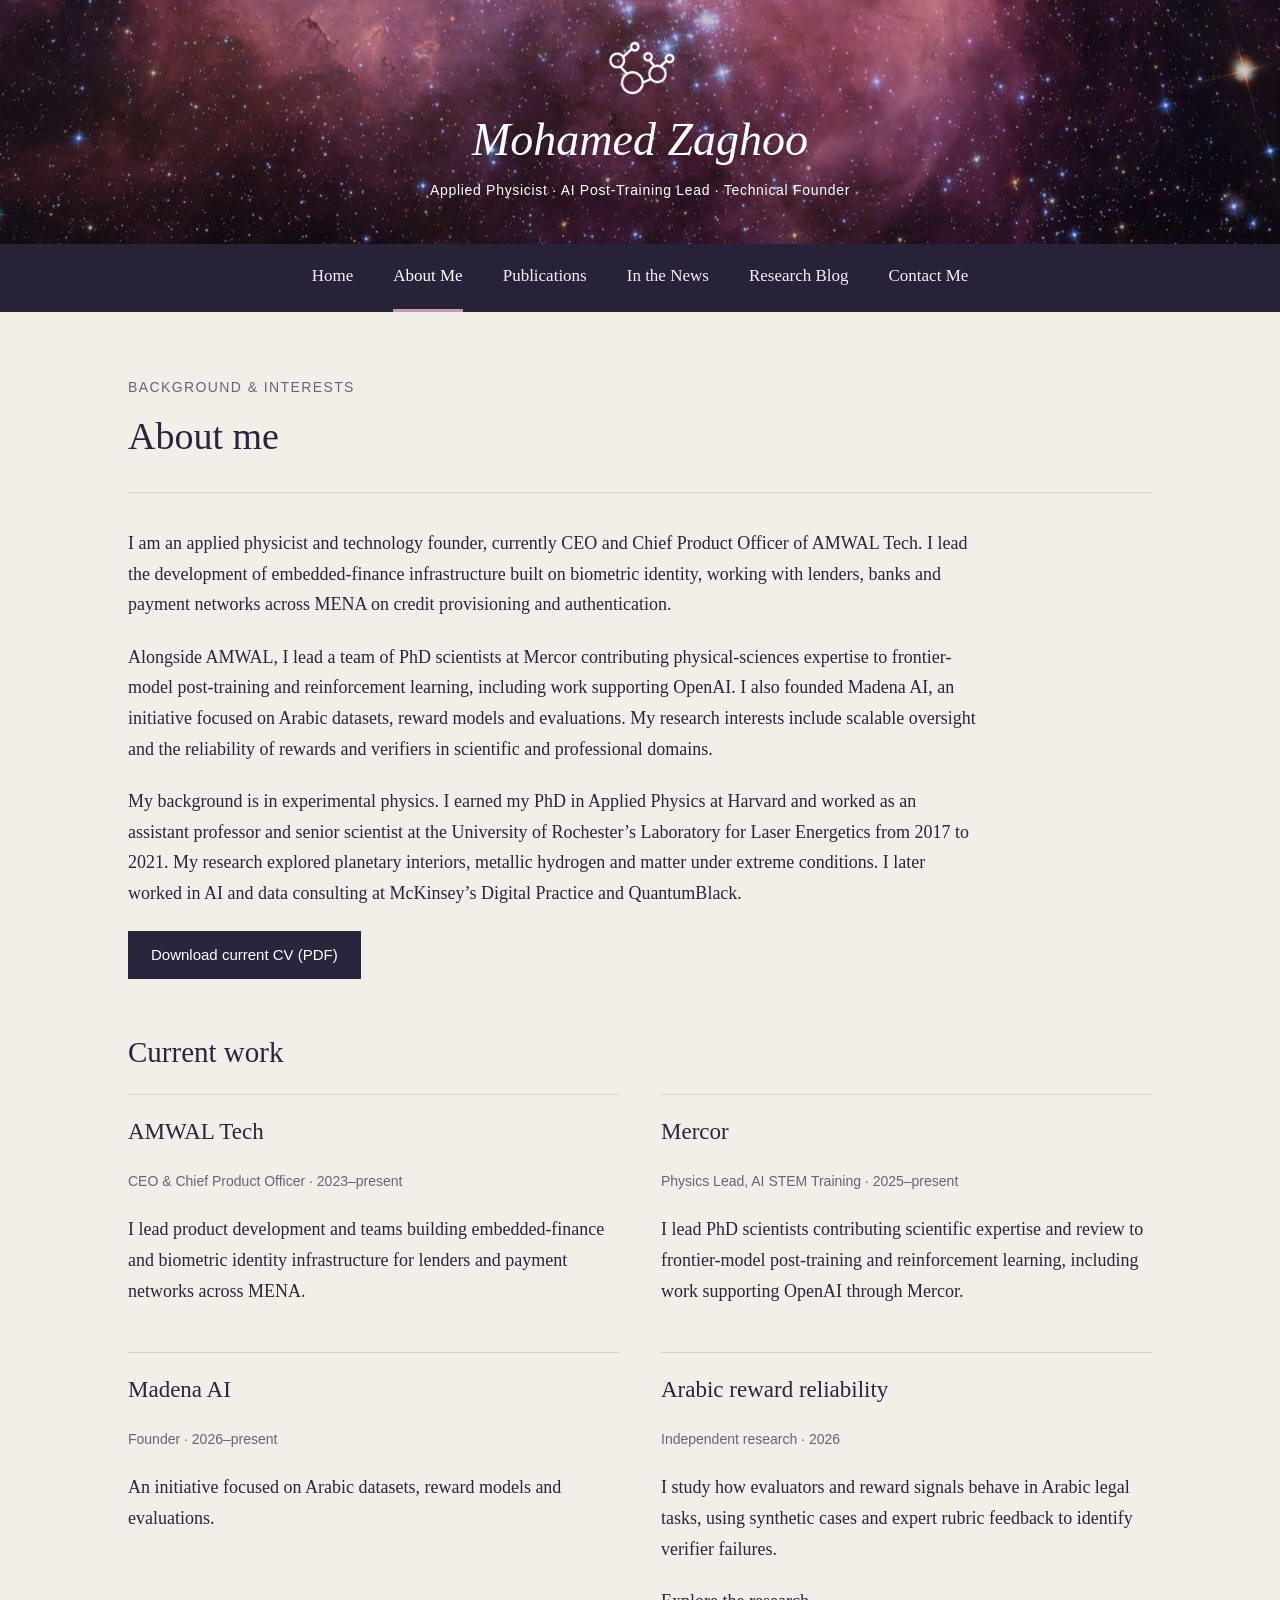
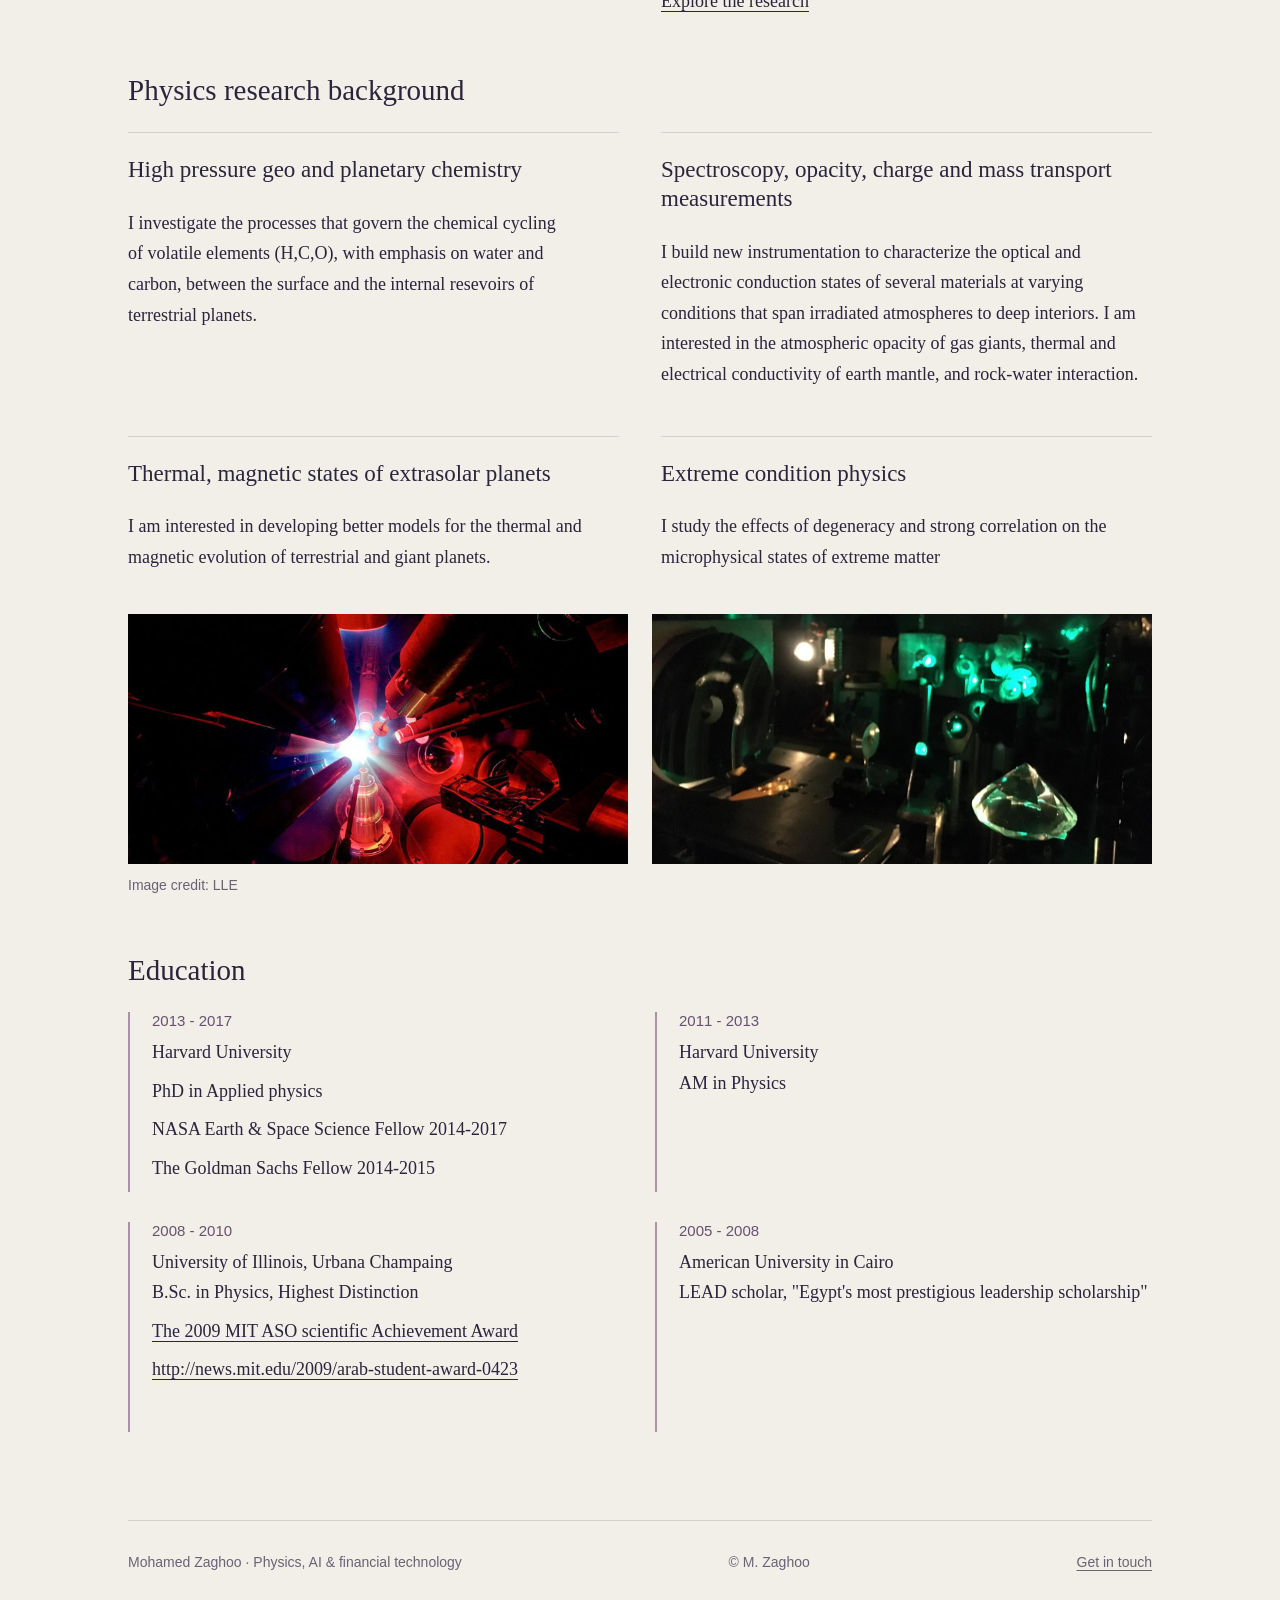
==== about-me.html @ c78f8a4d "Publish portfolio with current AMWAL and AI experience and CV" ====
<!doctype html><html lang="en"><head><meta charset="utf-8"><meta name="viewport" content="width=device-width,initial-scale=1"><title>About me | Mohamed Zaghoo</title><meta name="description" content="Mohamed Zaghoo — applied physicist, AMWAL CEO and CPO, AI post-training lead, and technical founder. Biography, research and CV."><link rel="icon" href="assets/038152421f57c1.png"><link rel="stylesheet" href="style.css"></head><body><a class="skip" href="#main">Skip to content</a><header class="masthead"><a class="identity" href="index.html"><img src="assets/038152421f57c1.png" alt=""><span>Mohamed Zaghoo</span></a><p>Applied Physicist · AI Post-Training Lead · Technical Founder</p></header><nav aria-label="Main navigation"><a href="index.html">Home</a><a href="about-me.html" aria-current="page">About Me</a><a href="publications.html">Publications</a><a href="in-the-news.html">In the News</a><a href="research-blog.html">Research Blog</a><a href="contact-me.html">Contact Me</a></nav><main id="main"><div class="page-heading"><p class="eyebrow">Background &amp; interests</p><h1>About me</h1></div><div class="about-intro"><p>I am an applied physicist and technology founder, currently CEO and Chief Product Officer of AMWAL Tech. I lead the development of embedded-finance infrastructure built on biometric identity, working with lenders, banks and payment networks across MENA on credit provisioning and authentication.</p><p>Alongside AMWAL, I lead a team of PhD scientists at Mercor contributing physical-sciences expertise to frontier-model post-training and reinforcement learning, including work supporting OpenAI. I also founded Madena AI, an initiative focused on Arabic datasets, reward models and evaluations. My research interests include scalable oversight and the reliability of rewards and verifiers in scientific and professional domains.</p><p>My background is in experimental physics. I earned my PhD in Applied Physics at Harvard and worked as an assistant professor and senior scientist at the University of Rochester’s Laboratory for Laser Energetics from 2017 to 2021. My research explored planetary interiors, metallic hydrogen and matter under extreme conditions. I later worked in AI and data consulting at McKinsey’s Digital Practice and QuantumBlack.</p></div><a class="button" href="assets/Mohamed_Zaghoo_CV.pdf">Download current CV (PDF)</a><section class="current-work"><h2 class="section-title">Current work</h2><div class="research-grid"><section><h3>AMWAL Tech</h3><p class="meta">CEO &amp; Chief Product Officer · 2023–present</p><p>I lead product development and teams building embedded-finance and biometric identity infrastructure for lenders and payment networks across MENA.</p></section><section><h3>Mercor</h3><p class="meta">Physics Lead, AI STEM Training · 2025–present</p><p>I lead PhD scientists contributing scientific expertise and review to frontier-model post-training and reinforcement learning, including work supporting OpenAI through Mercor.</p></section><section><h3>Madena AI</h3><p class="meta">Founder · 2026–present</p><p>An initiative focused on Arabic datasets, reward models and evaluations.</p></section><section><h3>Arabic reward reliability</h3><p class="meta">Independent research · 2026</p><p>I study how evaluators and reward signals behave in Arabic legal tasks, using synthetic cases and expert rubric feedback to identify verifier failures.</p><a href="https://github.com/mzaghoo/arabic-legal-reward-reliability">Explore the research</a></section></div></section><h2 class="section-title">Physics research background</h2><div class="research-grid"><section><h3>High pressure geo and planetary chemistry</h3><p>I investigate the processes that govern the chemical cycling of volatile elements (H,C,O), with emphasis on water and carbon, between the surface and the internal resevoirs of terrestrial planets. </p></section><section><h3>Spectroscopy, opacity, charge and mass transport measurements</h3><p>I build new instrumentation to characterize the optical and electronic conduction states of several materials at varying conditions that span irradiated atmospheres to deep interiors. I am interested in the atmospheric opacity of gas giants, thermal and electrical conductivity of earth mantle, and rock-water interaction.</p></section><section><h3>Thermal, magnetic states of extrasolar planets</h3><p>I am interested in developing better models for the thermal and magnetic evolution of terrestrial and giant planets. </p></section><section><h3>Extreme condition physics</h3><p>I study the effects of degeneracy and strong correlation on the microphysical states of extreme matter</p></section></div><div class="lab-images"><img class="" src="assets/ead7a8ac715005.jpg" alt="u-rochester-omega-laser-facility.jpg"><img class="" src="assets/da88e73fd3b588.jpg" alt="fullsizerender_4_01.jpg"></div><p class="meta">Image credit: LLE</p><h2 class="section-title">Education</h2><div class="education"><section><p>2013 - 2017</p>

<p>Harvard University</p>

<p>PhD in Applied physics </p>

<p>NASA Earth &amp; Space Science Fellow 2014-2017</p>

<p>The Goldman Sachs Fellow 2014-2015 </p></section><section><p>2011 - 2013</p>

<p>Harvard University <br>
AM in Physics</p></section><section><p>2008 - 2010</p>

<p>University of Illinois, Urbana Champaing<br>
B.Sc. in Physics, Highest Distinction</p>

<p><a href="https://physics.illinois.edu/news/article/463">The 2009 MIT ASO scientific Achievement Award</a></p>

<p><a href="http://news.mit.edu/2009/arab-student-award-0423">http://news.mit.edu/2009/arab-student-award-0423</a></p>

<p>​</p></section><section><p>2005 - 2008</p>

<p>American University in Cairo <br>
LEAD scholar, "Egypt's most prestigious leadership scholarship"</p></section></div></main><footer><span>Mohamed Zaghoo · Physics, AI &amp; financial technology</span><span>© M. Zaghoo</span><a href="mailto:zaghoo@gmail.com">Get in touch</a></footer></body></html>
---- style.css ----
:root{--ink:#29253c;--muted:#686375;--paper:#f2eee8;--line:#d5ced3;--accent:#66516f}*{box-sizing:border-box}html{scroll-behavior:smooth}body{margin:0;background:var(--paper);color:var(--ink);font:18px/1.7 Georgia,'Times New Roman',serif}a{color:inherit;text-underline-offset:.23em}a:hover{color:#80556f}a:focus-visible{outline:3px solid #b17287;outline-offset:5px}img{display:block;max-width:100%;height:auto}.skip{position:absolute;top:-90px;left:12px;background:white;padding:10px;z-index:10}.skip:focus{top:10px}.masthead{background:linear-gradient(#140c2640,#140c2630),url('assets/29d21f6ad3afd7.jpg') center 46%/cover;text-align:center;color:#fff;padding:36px 20px 43px}.identity{text-decoration:none;display:inline-flex;align-items:center;flex-direction:column;color:#fff}.identity:hover{color:white}.identity img{width:82px;height:64px;object-fit:contain;margin-bottom:12px}.identity span{font-size:46px;line-height:1.2;font-style:italic;font-weight:400}.masthead p{font:14px/1.5 Arial,sans-serif;letter-spacing:.14em;margin:13px 0 0}nav{background:#282239;display:flex;justify-content:center;gap:40px;padding:0 22px}nav a{color:#f5f0f5;text-decoration:none;font-size:17px;padding:18px 0;border-bottom:3px solid transparent}nav a:hover,nav a[aria-current]{color:#fff;border-color:#c29bb3}main{max-width:1100px;margin:auto;padding:64px 38px 88px;min-height:55vh}h1,h2,h3{font-weight:400;line-height:1.25}h1{font-size:38px;margin:0 0 26px}h2{font-size:29px}h3{font-size:23px}p{margin:0 0 22px}.eyebrow,.meta{font-family:Arial,sans-serif;font-size:14px;line-height:1.6;color:var(--muted)}.eyebrow{letter-spacing:.1em;text-transform:uppercase;margin-bottom:15px}.intro{display:grid;grid-template-columns:280px 1fr;gap:60px;align-items:start}.portrait{width:280px;margin-top:8px;aspect-ratio:273/341;object-fit:cover}.intro h1:after{content:'';display:block;width:76px;border-bottom:2px solid var(--accent);margin-top:21px}.intro p{font-size:18px}.intro .eyebrow{font-size:13px}.button{display:inline-block;background:var(--ink);color:white;padding:12px 22px;text-decoration:none;font:15px/1.5 Arial,sans-serif;border:1px solid var(--ink)}.button:hover{background:#51415e;color:white}.highlight{margin:58px 0;padding:28px 32px;background:#e7e0e5;border-left:3px solid #8e6c87}.highlight p:last-child{margin:0}.section-heading{display:flex;align-items:center;justify-content:space-between;gap:20px;margin:40px 0 25px}.section-heading h2{margin:0}.section-heading>a{font:14px Arial,sans-serif}.cards{display:grid;grid-template-columns:repeat(3,minmax(0,1fr));gap:26px}.card{border-bottom:1px solid #b9adb8;padding-bottom:15px}.card>a{text-decoration:none}.card img{width:100%;height:190px;object-fit:cover;background:#e7e0e5}.card a:hover img{opacity:.88}.card h2{font-size:23px;margin:0 0 12px}.card .eyebrow{font-size:12px;margin:21px 0 9px}.page-heading{margin-bottom:35px;border-bottom:1px solid var(--line);padding-bottom:15px}.page-heading h1{margin-bottom:16px}.about-intro{max-width:850px}.section-title{margin-top:55px}.research-grid{display:grid;grid-template-columns:1fr 1fr;gap:24px 42px}.research-grid section{border-top:1px solid var(--line)}.lab-images{display:grid;grid-template-columns:1fr 1fr;gap:24px;margin:20px 0 10px}.lab-images img{width:100%;height:250px;object-fit:cover}.education{display:grid;grid-template-columns:1fr 1fr;gap:30px}.education section{padding-left:22px;border-left:2px solid #ab91a7}.education p{margin:0 0 8px}.education p:first-child{color:var(--accent);font:15px Arial,sans-serif}.publications{list-style:none;padding:0;margin:30px 0}.publications li{padding:24px 0;border-bottom:1px solid var(--line)}.publications p{margin:0 0 8px}.news-list{max-width:830px}.news-list article{padding:26px 0;border-bottom:1px solid var(--line)}.news-list p{font-size:22px;margin:0 0 12px}.text-link{font:15px Arial,sans-serif}.article{max-width:800px;margin:auto}.article h1{margin-top:28px}.article img{max-height:580px;object-fit:contain;margin:28px auto}.article p:empty{display:none}.article figure{margin:30px 0}.back{font:14px Arial,sans-serif}.contact{padding:12px 0 40px}.contact h2{margin-top:0}.contact .button{margin-bottom:20px}footer{border-top:1px solid var(--line);max-width:1024px;padding:30px 0;margin:auto;display:flex;justify-content:space-between;gap:20px;color:var(--muted);font:14px/1.6 Arial,sans-serif}p,a,h1,h2,h3{overflow-wrap:anywhere}@media(max-width:800px){nav{gap:0;justify-content:space-evenly;flex-wrap:wrap}nav a{font-size:15px;padding:13px 10px}.intro{grid-template-columns:210px 1fr;gap:30px}.portrait{width:210px}.cards{grid-template-columns:1fr 1fr}main{padding:38px 24px 60px}h1{font-size:32px}footer{margin:0 24px}.lab-images img{height:190px}}@media(max-width:560px){body{font-size:17px}.masthead{padding:25px 16px 30px}.identity span{font-size:35px}.identity img{width:65px;height:50px}.masthead p{font-size:12px}nav a{width:33.333%;text-align:center;font-size:14px;padding:12px 3px}.intro{display:block}.portrait{width:200px;margin:0 0 30px}.intro p{font-size:17px}.intro .eyebrow{font-size:12px}.cards,.research-grid,.education,.lab-images{grid-template-columns:1fr}.card img{height:220px}.highlight{padding:23px;margin:36px 0}.section-heading{align-items:baseline}.section-heading h2{font-size:25px}.section-heading>a{font-size:13px}.lab-images img{height:auto}.news-list p{font-size:20px}footer{flex-direction:column;gap:12px}.article h1{font-size:30px}}@media(prefers-reduced-motion:reduce){html{scroll-behavior:auto}}@media print{nav,.masthead,.skip,.button,footer{display:none}body{background:white;color:black;font-size:12pt}main{padding:0;max-width:none}.cards{display:block}a{text-decoration:none}.article{max-width:none}}
.news-list article img{max-height:420px;width:auto;margin:24px 0 12px;object-fit:contain;object-position:left}

.cv-link{display:inline-block;margin:14px 0 0 20px;font:15px Arial,sans-serif}.masthead p{letter-spacing:.05em}.current-work{margin-bottom:45px}
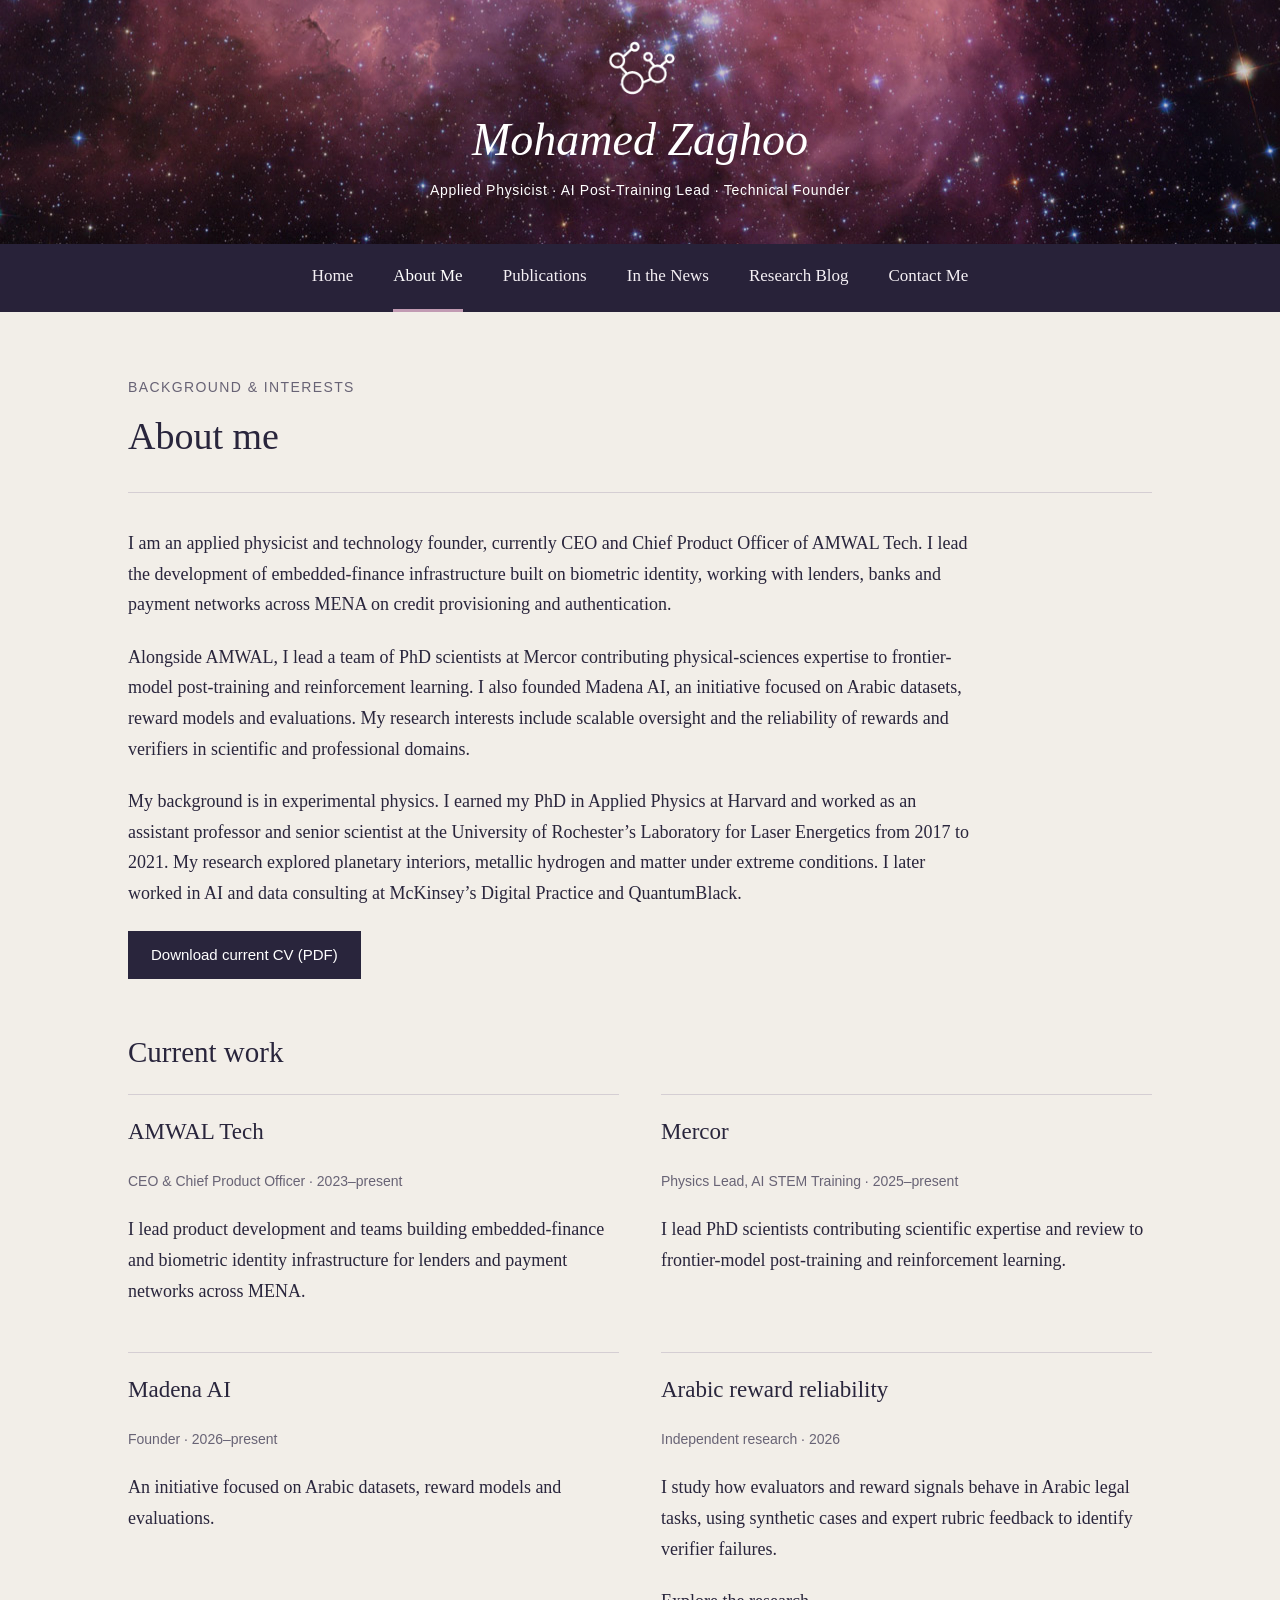
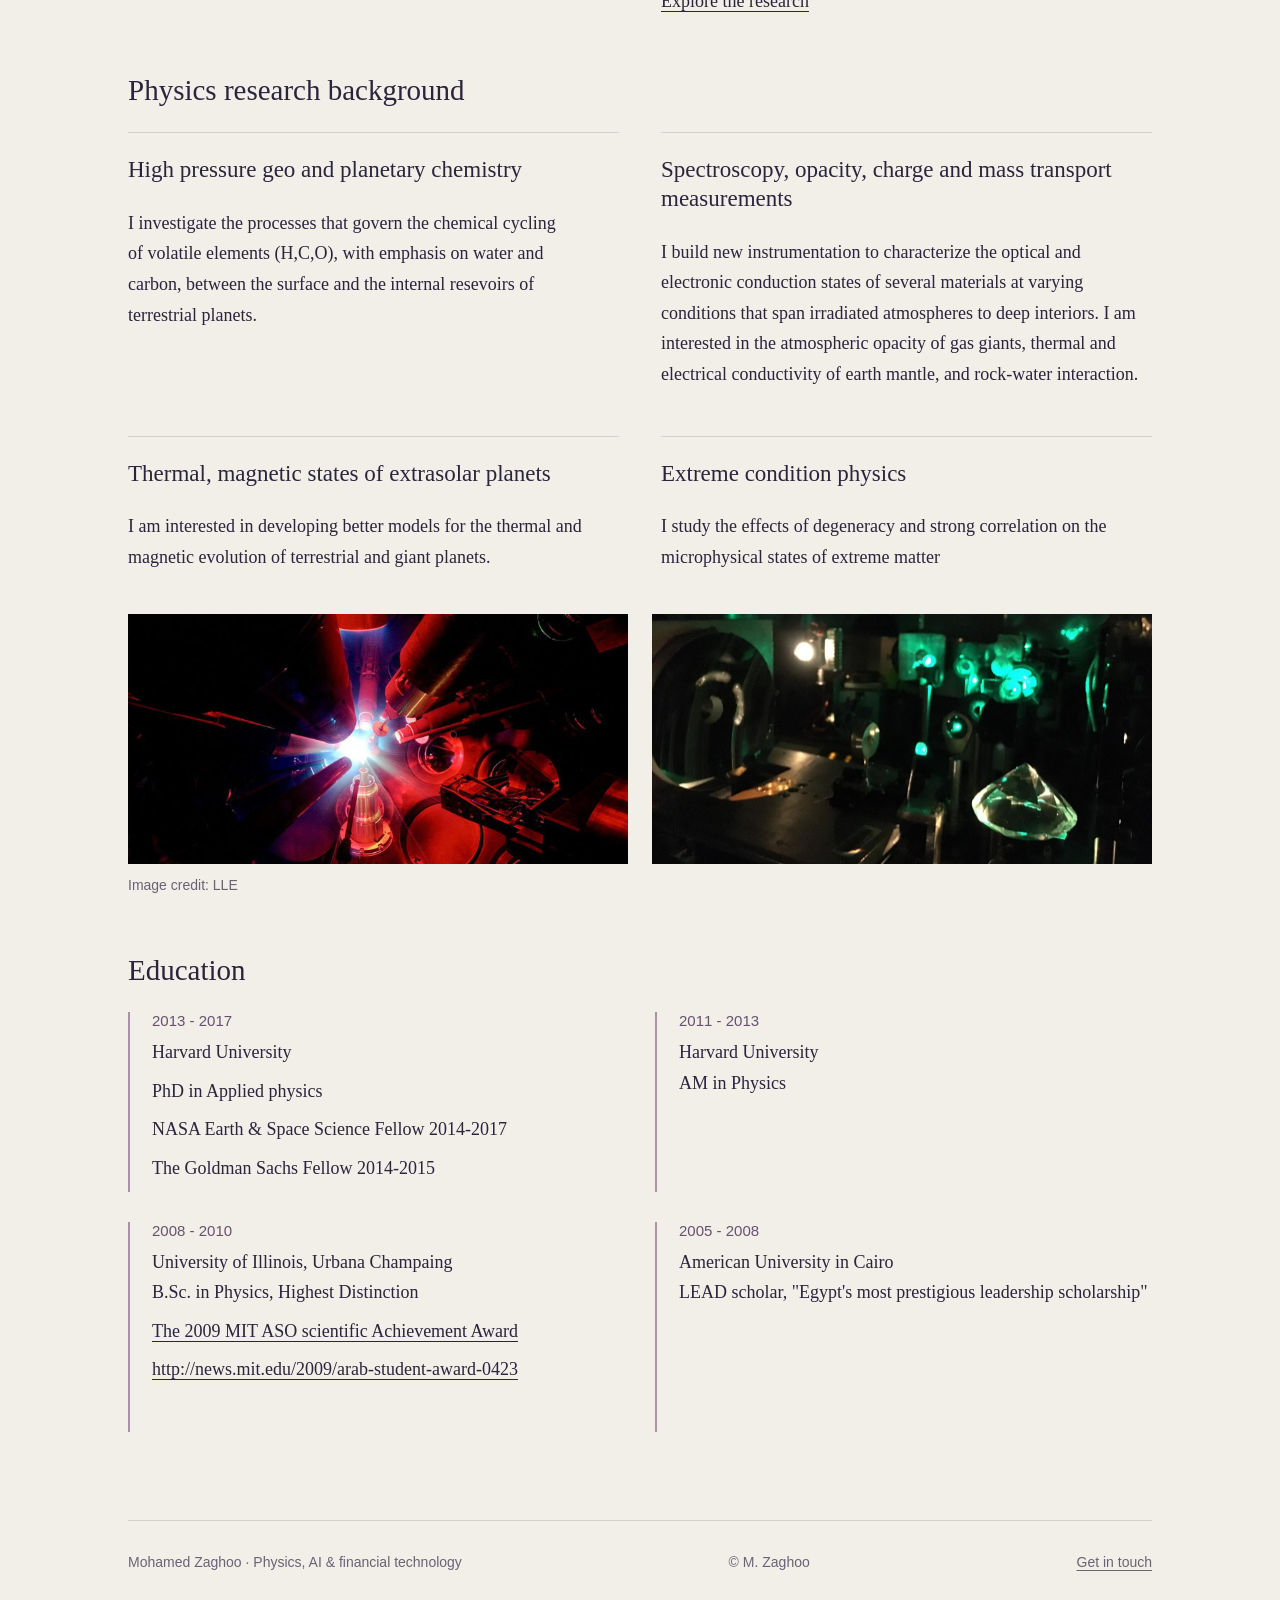
==== commit 3ca1af86: "Finalize biography wording and current contact information" ====
--- a/about-me.html
+++ b/about-me.html
@@ -1,4 +1,4 @@
-<!doctype html><html lang="en"><head><meta charset="utf-8"><meta name="viewport" content="width=device-width,initial-scale=1"><title>About me | Mohamed Zaghoo</title><meta name="description" content="Mohamed Zaghoo — applied physicist, AMWAL CEO and CPO, AI post-training lead, and technical founder. Biography, research and CV."><link rel="icon" href="assets/038152421f57c1.png"><link rel="stylesheet" href="style.css"></head><body><a class="skip" href="#main">Skip to content</a><header class="masthead"><a class="identity" href="index.html"><img src="assets/038152421f57c1.png" alt=""><span>Mohamed Zaghoo</span></a><p>Applied Physicist · AI Post-Training Lead · Technical Founder</p></header><nav aria-label="Main navigation"><a href="index.html">Home</a><a href="about-me.html" aria-current="page">About Me</a><a href="publications.html">Publications</a><a href="in-the-news.html">In the News</a><a href="research-blog.html">Research Blog</a><a href="contact-me.html">Contact Me</a></nav><main id="main"><div class="page-heading"><p class="eyebrow">Background &amp; interests</p><h1>About me</h1></div><div class="about-intro"><p>I am an applied physicist and technology founder, currently CEO and Chief Product Officer of AMWAL Tech. I lead the development of embedded-finance infrastructure built on biometric identity, working with lenders, banks and payment networks across MENA on credit provisioning and authentication.</p><p>Alongside AMWAL, I lead a team of PhD scientists at Mercor contributing physical-sciences expertise to frontier-model post-training and reinforcement learning, including work supporting OpenAI. I also founded Madena AI, an initiative focused on Arabic datasets, reward models and evaluations. My research interests include scalable oversight and the reliability of rewards and verifiers in scientific and professional domains.</p><p>My background is in experimental physics. I earned my PhD in Applied Physics at Harvard and worked as an assistant professor and senior scientist at the University of Rochester’s Laboratory for Laser Energetics from 2017 to 2021. My research explored planetary interiors, metallic hydrogen and matter under extreme conditions. I later worked in AI and data consulting at McKinsey’s Digital Practice and QuantumBlack.</p></div><a class="button" href="assets/Mohamed_Zaghoo_CV.pdf">Download current CV (PDF)</a><section class="current-work"><h2 class="section-title">Current work</h2><div class="research-grid"><section><h3>AMWAL Tech</h3><p class="meta">CEO &amp; Chief Product Officer · 2023–present</p><p>I lead product development and teams building embedded-finance and biometric identity infrastructure for lenders and payment networks across MENA.</p></section><section><h3>Mercor</h3><p class="meta">Physics Lead, AI STEM Training · 2025–present</p><p>I lead PhD scientists contributing scientific expertise and review to frontier-model post-training and reinforcement learning, including work supporting OpenAI through Mercor.</p></section><section><h3>Madena AI</h3><p class="meta">Founder · 2026–present</p><p>An initiative focused on Arabic datasets, reward models and evaluations.</p></section><section><h3>Arabic reward reliability</h3><p class="meta">Independent research · 2026</p><p>I study how evaluators and reward signals behave in Arabic legal tasks, using synthetic cases and expert rubric feedback to identify verifier failures.</p><a href="https://github.com/mzaghoo/arabic-legal-reward-reliability">Explore the research</a></section></div></section><h2 class="section-title">Physics research background</h2><div class="research-grid"><section><h3>High pressure geo and planetary chemistry</h3><p>I investigate the processes that govern the chemical cycling of volatile elements (H,C,O), with emphasis on water and carbon, between the surface and the internal resevoirs of terrestrial planets. </p></section><section><h3>Spectroscopy, opacity, charge and mass transport measurements</h3><p>I build new instrumentation to characterize the optical and electronic conduction states of several materials at varying conditions that span irradiated atmospheres to deep interiors. I am interested in the atmospheric opacity of gas giants, thermal and electrical conductivity of earth mantle, and rock-water interaction.</p></section><section><h3>Thermal, magnetic states of extrasolar planets</h3><p>I am interested in developing better models for the thermal and magnetic evolution of terrestrial and giant planets. </p></section><section><h3>Extreme condition physics</h3><p>I study the effects of degeneracy and strong correlation on the microphysical states of extreme matter</p></section></div><div class="lab-images"><img class="" src="assets/ead7a8ac715005.jpg" alt="u-rochester-omega-laser-facility.jpg"><img class="" src="assets/da88e73fd3b588.jpg" alt="fullsizerender_4_01.jpg"></div><p class="meta">Image credit: LLE</p><h2 class="section-title">Education</h2><div class="education"><section><p>2013 - 2017</p>
+<!doctype html><html lang="en"><head><meta charset="utf-8"><meta name="viewport" content="width=device-width,initial-scale=1"><title>About me | Mohamed Zaghoo</title><meta name="description" content="Mohamed Zaghoo — applied physicist, AMWAL CEO and CPO, AI post-training lead, and technical founder. Biography, research and CV."><link rel="icon" href="assets/038152421f57c1.png"><link rel="stylesheet" href="style.css"></head><body><a class="skip" href="#main">Skip to content</a><header class="masthead"><a class="identity" href="index.html"><img src="assets/038152421f57c1.png" alt=""><span>Mohamed Zaghoo</span></a><p>Applied Physicist · AI Post-Training Lead · Technical Founder</p></header><nav aria-label="Main navigation"><a href="index.html">Home</a><a href="about-me.html" aria-current="page">About Me</a><a href="publications.html">Publications</a><a href="in-the-news.html">In the News</a><a href="research-blog.html">Research Blog</a><a href="contact-me.html">Contact Me</a></nav><main id="main"><div class="page-heading"><p class="eyebrow">Background &amp; interests</p><h1>About me</h1></div><div class="about-intro"><p>I am an applied physicist and technology founder, currently CEO and Chief Product Officer of AMWAL Tech. I lead the development of embedded-finance infrastructure built on biometric identity, working with lenders, banks and payment networks across MENA on credit provisioning and authentication.</p><p>Alongside AMWAL, I lead a team of PhD scientists at Mercor contributing physical-sciences expertise to frontier-model post-training and reinforcement learning. I also founded Madena AI, an initiative focused on Arabic datasets, reward models and evaluations. My research interests include scalable oversight and the reliability of rewards and verifiers in scientific and professional domains.</p><p>My background is in experimental physics. I earned my PhD in Applied Physics at Harvard and worked as an assistant professor and senior scientist at the University of Rochester’s Laboratory for Laser Energetics from 2017 to 2021. My research explored planetary interiors, metallic hydrogen and matter under extreme conditions. I later worked in AI and data consulting at McKinsey’s Digital Practice and QuantumBlack.</p></div><a class="button" href="assets/Mohamed_Zaghoo_CV.pdf">Download current CV (PDF)</a><section class="current-work"><h2 class="section-title">Current work</h2><div class="research-grid"><section><h3>AMWAL Tech</h3><p class="meta">CEO &amp; Chief Product Officer · 2023–present</p><p>I lead product development and teams building embedded-finance and biometric identity infrastructure for lenders and payment networks across MENA.</p></section><section><h3>Mercor</h3><p class="meta">Physics Lead, AI STEM Training · 2025–present</p><p>I lead PhD scientists contributing scientific expertise and review to frontier-model post-training and reinforcement learning.</p></section><section><h3>Madena AI</h3><p class="meta">Founder · 2026–present</p><p>An initiative focused on Arabic datasets, reward models and evaluations.</p></section><section><h3>Arabic reward reliability</h3><p class="meta">Independent research · 2026</p><p>I study how evaluators and reward signals behave in Arabic legal tasks, using synthetic cases and expert rubric feedback to identify verifier failures.</p><a href="https://github.com/mzaghoo/arabic-legal-reward-reliability">Explore the research</a></section></div></section><h2 class="section-title">Physics research background</h2><div class="research-grid"><section><h3>High pressure geo and planetary chemistry</h3><p>I investigate the processes that govern the chemical cycling of volatile elements (H,C,O), with emphasis on water and carbon, between the surface and the internal resevoirs of terrestrial planets. </p></section><section><h3>Spectroscopy, opacity, charge and mass transport measurements</h3><p>I build new instrumentation to characterize the optical and electronic conduction states of several materials at varying conditions that span irradiated atmospheres to deep interiors. I am interested in the atmospheric opacity of gas giants, thermal and electrical conductivity of earth mantle, and rock-water interaction.</p></section><section><h3>Thermal, magnetic states of extrasolar planets</h3><p>I am interested in developing better models for the thermal and magnetic evolution of terrestrial and giant planets. </p></section><section><h3>Extreme condition physics</h3><p>I study the effects of degeneracy and strong correlation on the microphysical states of extreme matter</p></section></div><div class="lab-images"><img class="" src="assets/ead7a8ac715005.jpg" alt="u-rochester-omega-laser-facility.jpg"><img class="" src="assets/da88e73fd3b588.jpg" alt="fullsizerender_4_01.jpg"></div><p class="meta">Image credit: LLE</p><h2 class="section-title">Education</h2><div class="education"><section><p>2013 - 2017</p>
 
 <p>Harvard University</p>
 
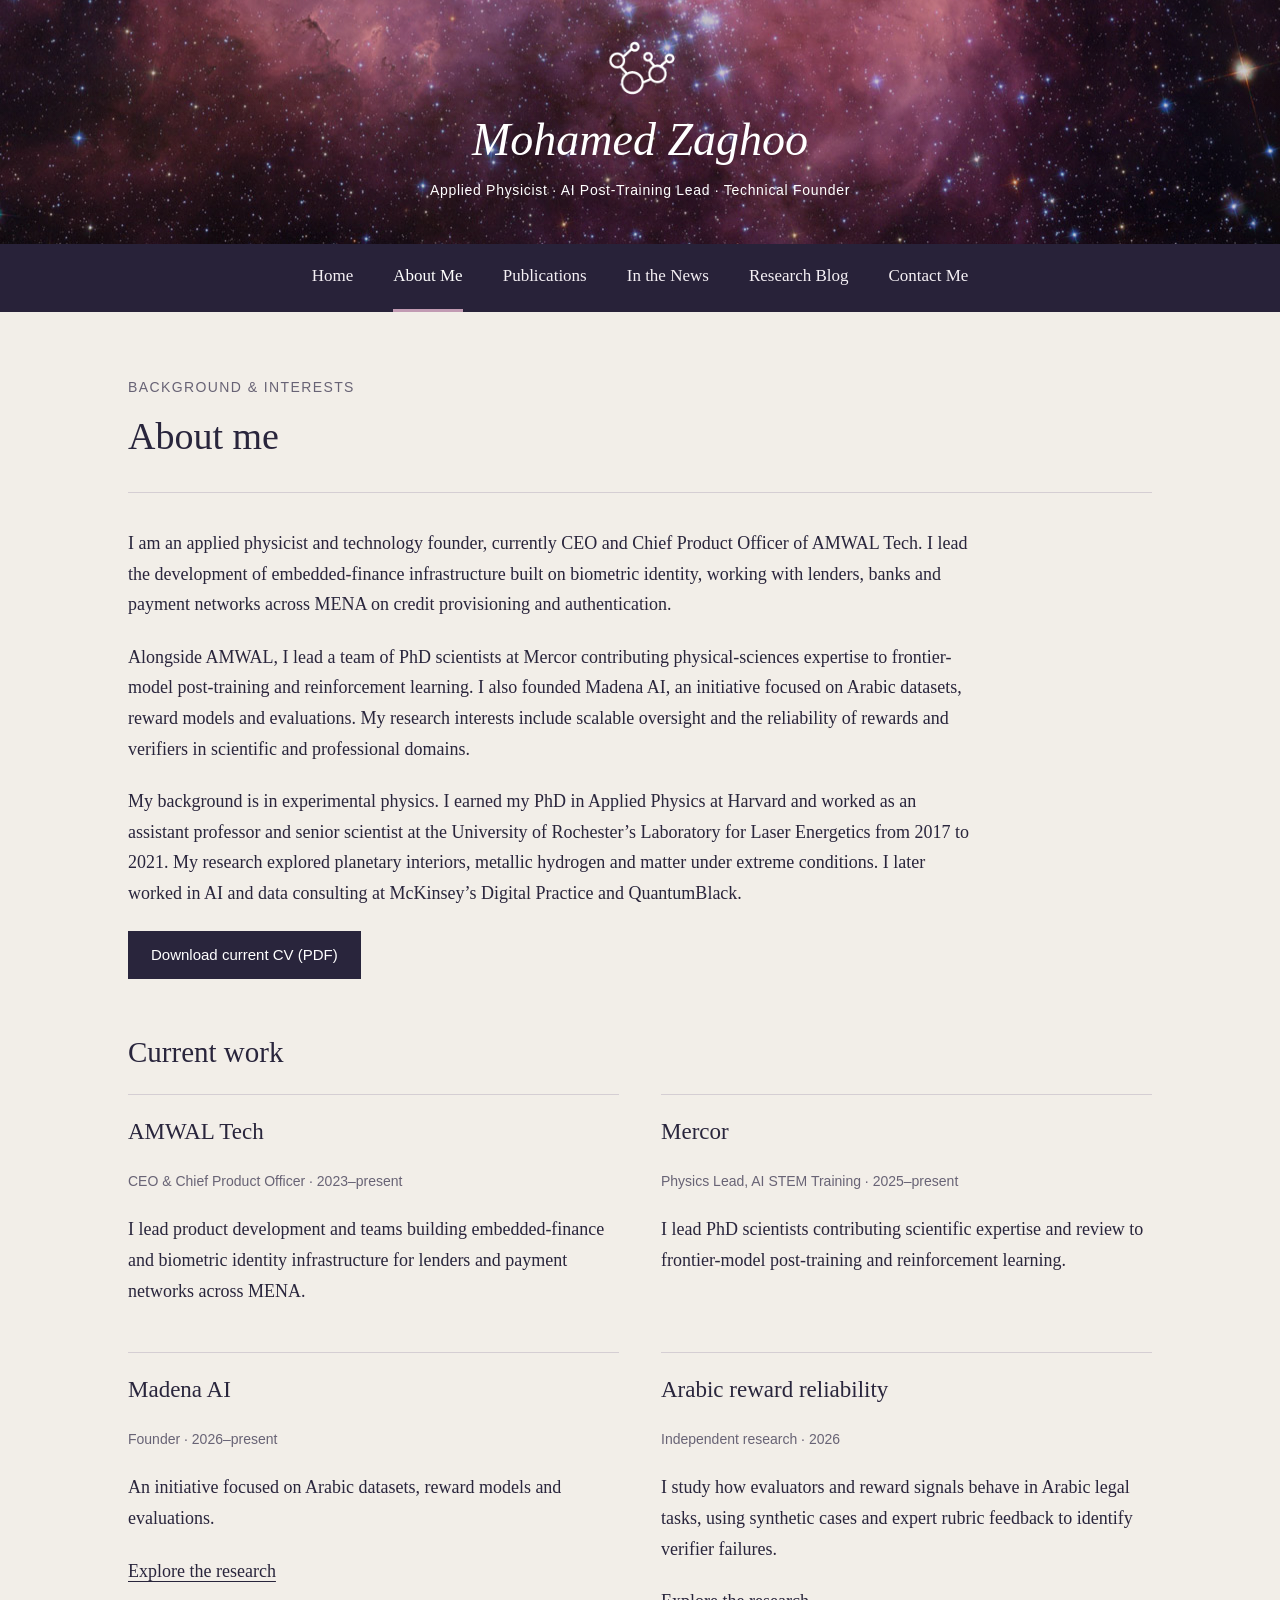
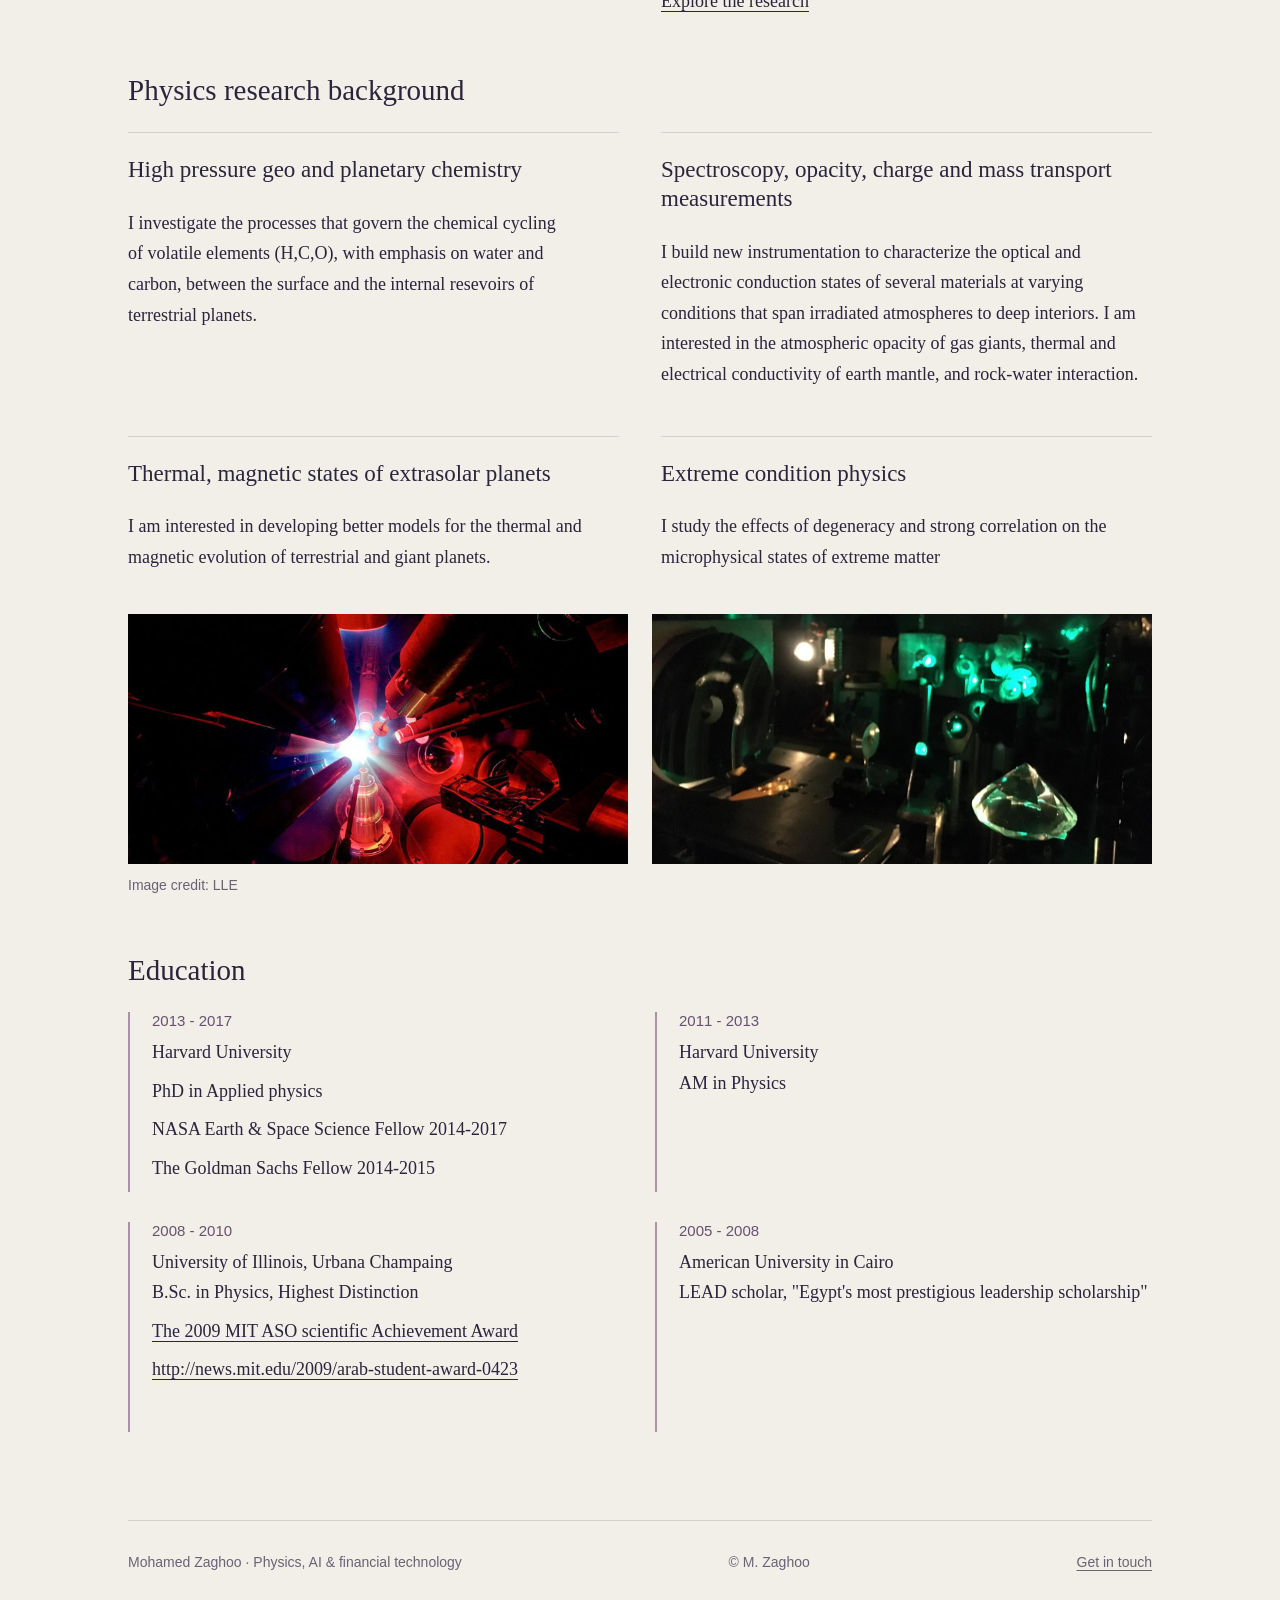
==== commit 80381e3e: "Link Madena AI to the Saudi law research article" ====
--- a/about-me.html
+++ b/about-me.html
@@ -1,4 +1,4 @@
-<!doctype html><html lang="en"><head><meta charset="utf-8"><meta name="viewport" content="width=device-width,initial-scale=1"><title>About me | Mohamed Zaghoo</title><meta name="description" content="Mohamed Zaghoo — applied physicist, AMWAL CEO and CPO, AI post-training lead, and technical founder. Biography, research and CV."><link rel="icon" href="assets/038152421f57c1.png"><link rel="stylesheet" href="style.css"></head><body><a class="skip" href="#main">Skip to content</a><header class="masthead"><a class="identity" href="index.html"><img src="assets/038152421f57c1.png" alt=""><span>Mohamed Zaghoo</span></a><p>Applied Physicist · AI Post-Training Lead · Technical Founder</p></header><nav aria-label="Main navigation"><a href="index.html">Home</a><a href="about-me.html" aria-current="page">About Me</a><a href="publications.html">Publications</a><a href="in-the-news.html">In the News</a><a href="research-blog.html">Research Blog</a><a href="contact-me.html">Contact Me</a></nav><main id="main"><div class="page-heading"><p class="eyebrow">Background &amp; interests</p><h1>About me</h1></div><div class="about-intro"><p>I am an applied physicist and technology founder, currently CEO and Chief Product Officer of AMWAL Tech. I lead the development of embedded-finance infrastructure built on biometric identity, working with lenders, banks and payment networks across MENA on credit provisioning and authentication.</p><p>Alongside AMWAL, I lead a team of PhD scientists at Mercor contributing physical-sciences expertise to frontier-model post-training and reinforcement learning. I also founded Madena AI, an initiative focused on Arabic datasets, reward models and evaluations. My research interests include scalable oversight and the reliability of rewards and verifiers in scientific and professional domains.</p><p>My background is in experimental physics. I earned my PhD in Applied Physics at Harvard and worked as an assistant professor and senior scientist at the University of Rochester’s Laboratory for Laser Energetics from 2017 to 2021. My research explored planetary interiors, metallic hydrogen and matter under extreme conditions. I later worked in AI and data consulting at McKinsey’s Digital Practice and QuantumBlack.</p></div><a class="button" href="assets/Mohamed_Zaghoo_CV.pdf">Download current CV (PDF)</a><section class="current-work"><h2 class="section-title">Current work</h2><div class="research-grid"><section><h3>AMWAL Tech</h3><p class="meta">CEO &amp; Chief Product Officer · 2023–present</p><p>I lead product development and teams building embedded-finance and biometric identity infrastructure for lenders and payment networks across MENA.</p></section><section><h3>Mercor</h3><p class="meta">Physics Lead, AI STEM Training · 2025–present</p><p>I lead PhD scientists contributing scientific expertise and review to frontier-model post-training and reinforcement learning.</p></section><section><h3>Madena AI</h3><p class="meta">Founder · 2026–present</p><p>An initiative focused on Arabic datasets, reward models and evaluations.</p></section><section><h3>Arabic reward reliability</h3><p class="meta">Independent research · 2026</p><p>I study how evaluators and reward signals behave in Arabic legal tasks, using synthetic cases and expert rubric feedback to identify verifier failures.</p><a href="https://github.com/mzaghoo/arabic-legal-reward-reliability">Explore the research</a></section></div></section><h2 class="section-title">Physics research background</h2><div class="research-grid"><section><h3>High pressure geo and planetary chemistry</h3><p>I investigate the processes that govern the chemical cycling of volatile elements (H,C,O), with emphasis on water and carbon, between the surface and the internal resevoirs of terrestrial planets. </p></section><section><h3>Spectroscopy, opacity, charge and mass transport measurements</h3><p>I build new instrumentation to characterize the optical and electronic conduction states of several materials at varying conditions that span irradiated atmospheres to deep interiors. I am interested in the atmospheric opacity of gas giants, thermal and electrical conductivity of earth mantle, and rock-water interaction.</p></section><section><h3>Thermal, magnetic states of extrasolar planets</h3><p>I am interested in developing better models for the thermal and magnetic evolution of terrestrial and giant planets. </p></section><section><h3>Extreme condition physics</h3><p>I study the effects of degeneracy and strong correlation on the microphysical states of extreme matter</p></section></div><div class="lab-images"><img class="" src="assets/ead7a8ac715005.jpg" alt="u-rochester-omega-laser-facility.jpg"><img class="" src="assets/da88e73fd3b588.jpg" alt="fullsizerender_4_01.jpg"></div><p class="meta">Image credit: LLE</p><h2 class="section-title">Education</h2><div class="education"><section><p>2013 - 2017</p>
+<!doctype html><html lang="en"><head><meta charset="utf-8"><meta name="viewport" content="width=device-width,initial-scale=1"><title>About me | Mohamed Zaghoo</title><meta name="description" content="Mohamed Zaghoo — applied physicist, AMWAL CEO and CPO, AI post-training lead, and technical founder. Biography, research and CV."><link rel="icon" href="assets/038152421f57c1.png"><link rel="stylesheet" href="style.css"></head><body><a class="skip" href="#main">Skip to content</a><header class="masthead"><a class="identity" href="index.html"><img src="assets/038152421f57c1.png" alt=""><span>Mohamed Zaghoo</span></a><p>Applied Physicist · AI Post-Training Lead · Technical Founder</p></header><nav aria-label="Main navigation"><a href="index.html">Home</a><a href="about-me.html" aria-current="page">About Me</a><a href="publications.html">Publications</a><a href="in-the-news.html">In the News</a><a href="research-blog.html">Research Blog</a><a href="contact-me.html">Contact Me</a></nav><main id="main"><div class="page-heading"><p class="eyebrow">Background &amp; interests</p><h1>About me</h1></div><div class="about-intro"><p>I am an applied physicist and technology founder, currently CEO and Chief Product Officer of AMWAL Tech. I lead the development of embedded-finance infrastructure built on biometric identity, working with lenders, banks and payment networks across MENA on credit provisioning and authentication.</p><p>Alongside AMWAL, I lead a team of PhD scientists at Mercor contributing physical-sciences expertise to frontier-model post-training and reinforcement learning. I also founded Madena AI, an initiative focused on Arabic datasets, reward models and evaluations. My research interests include scalable oversight and the reliability of rewards and verifiers in scientific and professional domains.</p><p>My background is in experimental physics. I earned my PhD in Applied Physics at Harvard and worked as an assistant professor and senior scientist at the University of Rochester’s Laboratory for Laser Energetics from 2017 to 2021. My research explored planetary interiors, metallic hydrogen and matter under extreme conditions. I later worked in AI and data consulting at McKinsey’s Digital Practice and QuantumBlack.</p></div><a class="button" href="assets/Mohamed_Zaghoo_CV.pdf">Download current CV (PDF)</a><section class="current-work"><h2 class="section-title">Current work</h2><div class="research-grid"><section><h3>AMWAL Tech</h3><p class="meta">CEO &amp; Chief Product Officer · 2023–present</p><p>I lead product development and teams building embedded-finance and biometric identity infrastructure for lenders and payment networks across MENA.</p></section><section><h3>Mercor</h3><p class="meta">Physics Lead, AI STEM Training · 2025–present</p><p>I lead PhD scientists contributing scientific expertise and review to frontier-model post-training and reinforcement learning.</p></section><section><h3>Madena AI</h3><p class="meta">Founder · 2026–present</p><p>An initiative focused on Arabic datasets, reward models and evaluations.</p><a href="what-frontier-models-know-about-saudi-law.html">Explore the research</a></section><section><h3>Arabic reward reliability</h3><p class="meta">Independent research · 2026</p><p>I study how evaluators and reward signals behave in Arabic legal tasks, using synthetic cases and expert rubric feedback to identify verifier failures.</p><a href="https://github.com/mzaghoo/arabic-legal-reward-reliability">Explore the research</a></section></div></section><h2 class="section-title">Physics research background</h2><div class="research-grid"><section><h3>High pressure geo and planetary chemistry</h3><p>I investigate the processes that govern the chemical cycling of volatile elements (H,C,O), with emphasis on water and carbon, between the surface and the internal resevoirs of terrestrial planets. </p></section><section><h3>Spectroscopy, opacity, charge and mass transport measurements</h3><p>I build new instrumentation to characterize the optical and electronic conduction states of several materials at varying conditions that span irradiated atmospheres to deep interiors. I am interested in the atmospheric opacity of gas giants, thermal and electrical conductivity of earth mantle, and rock-water interaction.</p></section><section><h3>Thermal, magnetic states of extrasolar planets</h3><p>I am interested in developing better models for the thermal and magnetic evolution of terrestrial and giant planets. </p></section><section><h3>Extreme condition physics</h3><p>I study the effects of degeneracy and strong correlation on the microphysical states of extreme matter</p></section></div><div class="lab-images"><img class="" src="assets/ead7a8ac715005.jpg" alt="u-rochester-omega-laser-facility.jpg"><img class="" src="assets/da88e73fd3b588.jpg" alt="fullsizerender_4_01.jpg"></div><p class="meta">Image credit: LLE</p><h2 class="section-title">Education</h2><div class="education"><section><p>2013 - 2017</p>
 
 <p>Harvard University</p>
 
